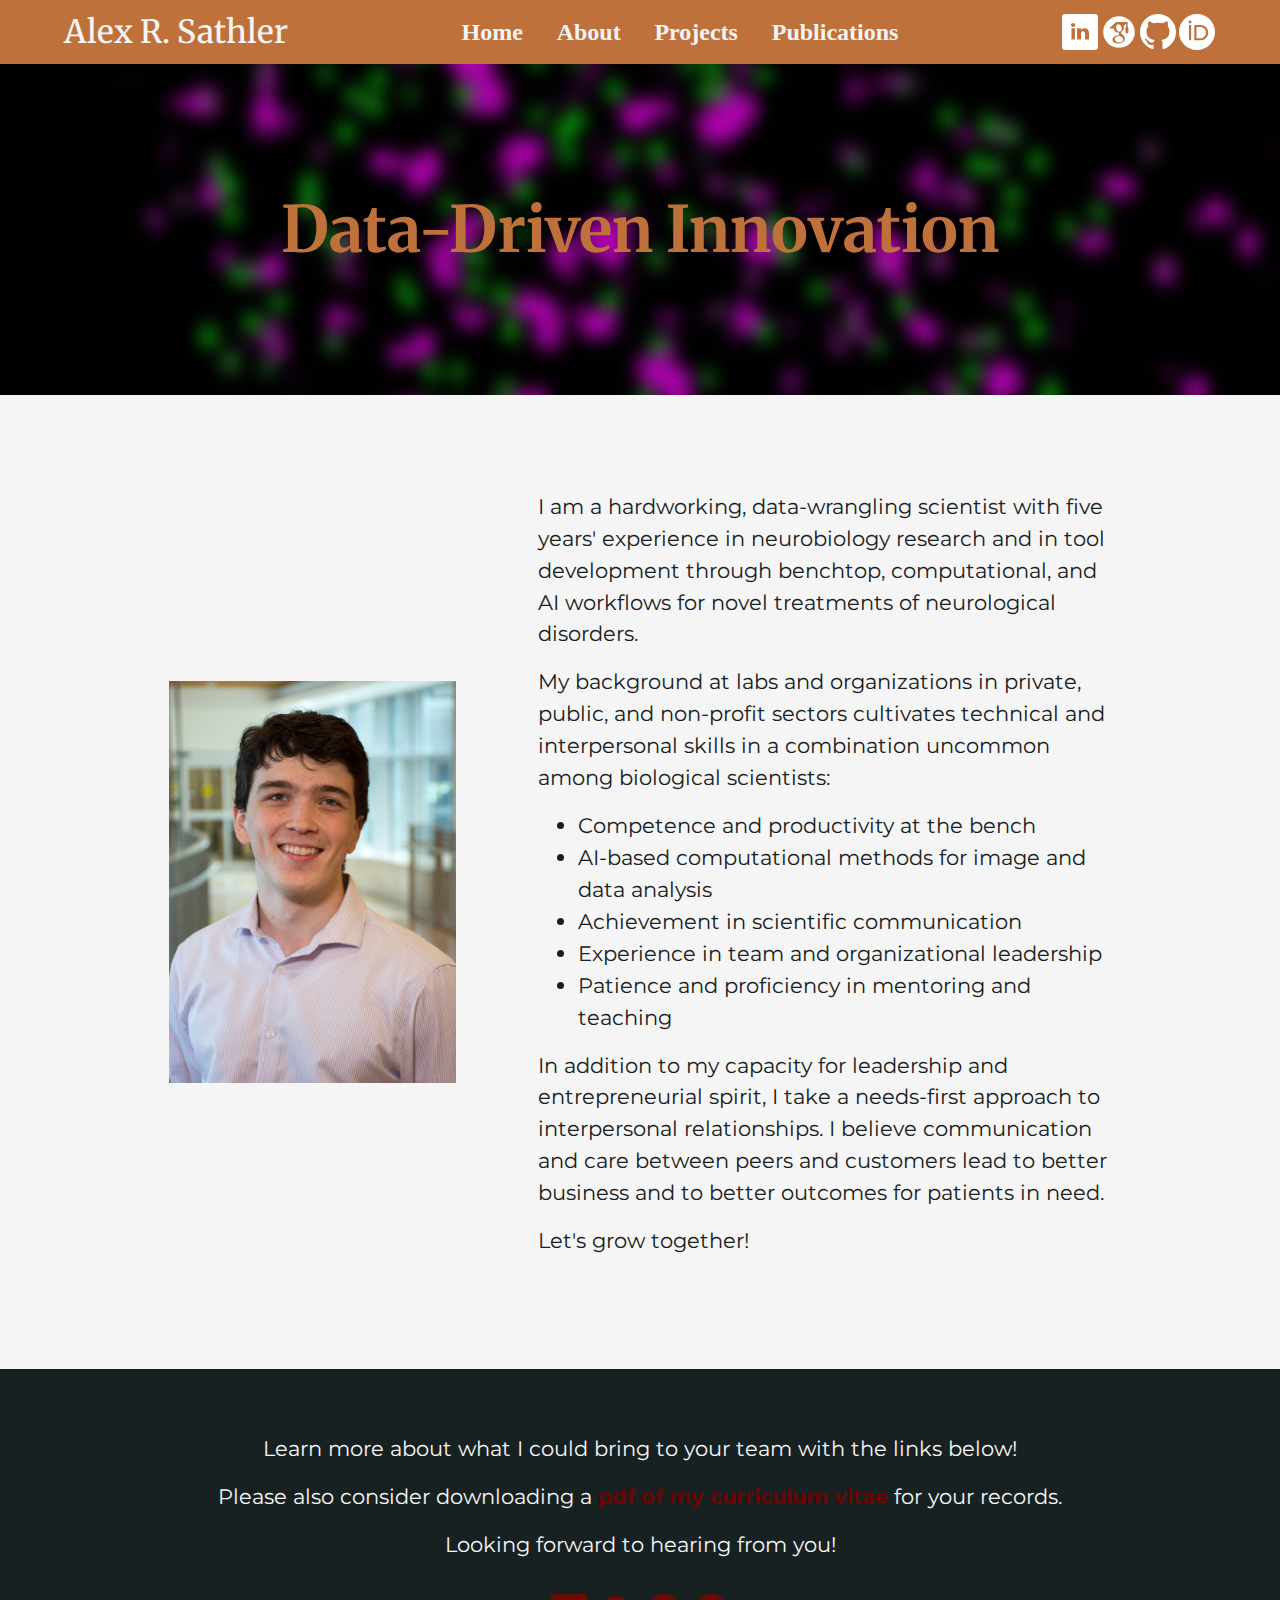
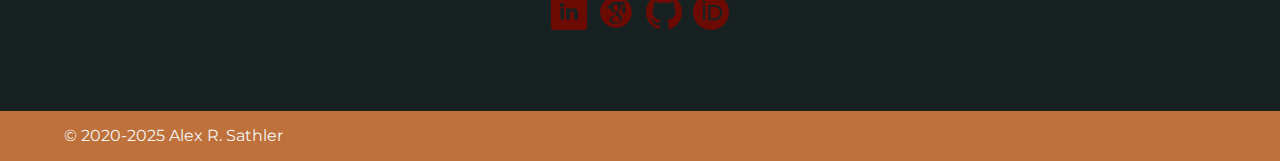
==== index.html @ 2ed25c31 "added svg icons for socials" ====
<!DOCTYPE html>
<html lang="en">
    <head>
        <meta charset="UTF-8">
        <meta name="description" content="Alex R. Sathler - Data-Driven Innovation">
        <meta name="keywords" content="Data Science, Bioinformatics, Machine Learning, Neurological Disease, Computer Vision">
        <meta name="viewport" content="width=device-width, initial-scale=1.0">
        <link href="https://fonts.googleapis.com/css2?family=Montserrat:wght@400;700&family=Merriweather:wght@400;700&display=swap" rel="stylesheet">
        <link href="https://stackpath.bootstrapcdn.com/bootstrap/4.5.2/css/bootstrap.min.css" rel="stylesheet">
        <link rel="apple-touch-icon" sizes="180x180" href="apple-touch-icon.png">
        <link rel="icon" type="image/png" sizes="32x32" href="favicon-32x32.png">
        <link rel="icon" type="image/png" sizes="16x16" href="favicon-16x16.png">
        <link rel="manifest" href="site.webmanifest">
        <link rel="mask-icon" href="safari-pinned-tab.svg" color="#5bbad5">
        <link rel="stylesheet" href="css/header.css">
        <link rel="stylesheet" href="css/index.css">
        <meta name="msapplication-TileColor" content="#da532c">
        <meta name="theme-color" content="#f5f5f5">
        <title>Alex R. Sathler</title>
    </head>

    <body>
        <!--HEADER SECTION-->
        <div class="section" id="header">
            <div class="headerBlock">
                <h1>Alex R. Sathler</h1>
            </div>
            <div class="headerBlock navigation">
                <nav aria-label="Main Navigation">
                    <ul class="headerBlock ul" id="headerMenu">
                        <li><a href="index.html">Home</a></li>
                        <li><a href="html/about.html">About</a></li>
                        <li><a href="html/projects.html">Projects</a></li>
                        <li><a href="html/publications.html">Publications</a></li>
                    </ul>
                </nav>
            </div>
            <div class="headerBlock social">
                <div class="socialImgContainer foot">
                    <a href="https://www.linkedin.com/in/alexsathler/" target="_blank">
                        <img class="socialIcon" src="docs/assets/social_media/linkedin-rounded-svgrepo-com.svg"></img>
                    </a>
                </div>
                <div class="socialImgContainer foot">
                    <a href="https://scholar.google.com/citations?hl=en&user=Ol7rmA4AAAAJ" target="_blank">
                        <img class="socialIcon" src="docs/assets/social_media/icons8-google-scholar-100.svg"></img>
                    </a>
                </div>
                <div class="socialImgContainer foot">
                    <a href="https://github.com/alexsath" target="_blank">
                        <img class="socialIcon" src="docs/assets/social_media/iconmonstr-github-1.svg"></img>
                    </a>
                </div>
                <div class="socialImgContainer foot">
                    <a href="https://orcid.org/0000-0002-6800-1208" target="_blank">
                        <img class="socialIcon" src="docs/assets/social_media/orcid-svgrepo-com.svg"></img>
                    </a>
                </div>
            </div>
        </div> <!--END HEADER SECTION-->
        
        <!--HEADLINE SECTION-->
        <div class="section", id="headline">
            <div class="headlinePadder"></div>
            <div class="headlineBlock">
                <h1>Data-Driven Innovation</h1>
            </div>
            <div class="headlinePadder"></div>
        </div>

        <!--BIO SECTION-->
        <div class="section" id="bio">
            <div class="bioColumn">
                <div class="bioPadder"></div> 
                <div class="bioBlock" id="bb1">
                    <div class="image">
                        <img id="headshot" src="docs/assets/ars_headshot.jpg"></img>
                    </div>
                    <div class="text">
                        <p>
                            I am a hardworking, data-wrangling scientist with five years' experience 
                            in neurobiology research and in tool development through benchtop,
                            computational, and AI workflows for novel treatments of 
                            neurological disorders.
                        </p>
                        <p>
                            My background at labs and organizations in private, public, and non-profit sectors
                            cultivates technical and interpersonal skills in a combination uncommon 
                            among biological scientists:
                        </p>
                        <ul>
                            <li>Competence and productivity at the bench</li>
                            <li>AI-based computational methods for image and data analysis</li>
                            <li>Achievement in scientific communication</li>
                            <li>Experience in team and organizational leadership</li>
                            <li>Patience and proficiency in mentoring and teaching</li>
                        </ul>
                        <p>
                            In addition to my capacity for leadership and entrepreneurial spirit, 
                            I take a needs-first approach to interpersonal relationships. 
                            I believe communication and care between peers and customers lead to better 
                            business and to better outcomes for patients in need.
                        </p>
                        <p>Let's grow together!</p>
                    </div>
                </div>             
                <div class="bioPadder"></div>
            </div>
        </div>

        <!--FOOTER SECTION-->
        <div class="section" id="footerSection">
            <div class="footerBlock">
                <p>Learn more about what I could bring to your team with the links below!</p>
                <p>
                    Please also consider downloading a <a href="docs/files/ars_resume.pdf" target="_blank">
                    pdf of my curriculum vitae</a> for your records.
                </p>
                <p>Looking forward to hearing from you!</p>
            </div>

            <!--FOOTER LINKS-->
            <div class="footerBlock socials">
                <div class="socialImgContainer foot">
                    <a href="https://www.linkedin.com/in/alexsathler/" target="_blank">
                        <img class="socialIcon foot" src="docs/assets/social_media/linkedin-rounded-svgrepo-com.svg"></img>
                    </a>
                </div>
                <div class="socialImgContainer foot">
                    <a href="https://scholar.google.com/citations?hl=en&user=Ol7rmA4AAAAJ" target="_blank">
                        <img class="socialIcon foot" src="docs/assets/social_media/icons8-google-scholar-100.svg"></img>
                    </a>
                </div>
                <div class="socialImgContainer foot">
                    <a href="https://github.com/alexsath" target="_blank">
                        <img class="socialIcon foot" src="docs/assets/social_media/iconmonstr-github-1.svg"></img>
                    </a>
                </div>
                <div class="socialImgContainer foot">
                    <a href="https://orcid.org/0000-0002-6800-1208" target="_blank">
                        <img class="socialIcon foot" src="docs/assets/social_media/orcid-svgrepo-com.svg"></img>
                    </a>
                </div>
            </div> <!--END FOOTER LINKS-->
        </div> <!--END FOOTER SECTION-->

    </body> <!--END BODY-->

    <footer>
        <div class="section" id="footer">
            <div class="footerBlock">
                <p>&copy; 2020-2025 Alex R. Sathler</p>
            </div>
        </div>
    </footer>

</html>
---- css/header.css ----
/* -------------- */
/* HEADER SECTION */
/* -------------- */

/* Colors */
:root {
    --primary-color: #BE713B; 
    --secondary-color: #6B0504;
    --accent-color: #26547C;
    --background-color: #F5F5F5;
    --text-color: #172121;
}

/* Dynamic Buttons */
.button {
    transition: background-color 0.3s ease;
}

.button:hover {
    background-color: var(--secondary-color);
}

#header {
    padding: 1% 5% 1% 5%;
    display: flex;
    align-items: center;
    justify-content: space-between;
    background-color: var(--primary-color);
    color: var(--background-color);
    z-index: 2;
}

#header h1 {
    color: var(--background-color);
    margin: 0;
    padding: 0;
    font-size: 2em;
}

.headerBlock {
    flex: 1 1 auto;
    align-items: center;
}

.headerBlock.social {
    display: flex;
    justify-content: flex-end;
}

.headerBlock.navigation {
    align-items: center;
}

#header nav {
    align-items: center;
}

#headerMenu {
    display: flex;
}

.headerBlock.ul {
    justify-content: space-evenly;
    width: 100%;
    padding: 0;
    margin: 0;
}

#headerMenu li {
    list-style-type: none;
    font-family: "Merriwether", serif;
    color: var(--background-color);
    padding-left: 2%;
    padding-right: 2%;
    font-size: 1.5em;
    font-weight: bold;
}

#headerMenu a {
    text-decoration: none;
    color: var(--background-color);
    display: block;
}

#headerMenu li:hover {
    color: var(--primary-color);
    background-color: var(--background-color);
    border-radius: 5px;
}

#headerMenu li:hover a {
    color: var(--primary-color);
}

.socialImgContainer.head {
    padding-left: 3%;
    padding-right: 3%;
}

.socialIcon {
    filter: invert(1);
}

/* Media queries for responsive resizing */
@media (min-width: 576px) {
    .socialIcon {
        width: 18px;
        height: 18px;
    }
}

@media (min-width: 768px) {
    .socialIcon {
        width: 24px;
        height: 24px;
    }
}

@media (min-width: 992px) {
    .socialIcon {
        width: 30px;
        height: 30px;
    }
}

@media (min-width: 1200px) {
    .socialIcon {
        width: 36px;
        height: 36px;
    }
}

#footer {
    padding: 1% 5% 1% 5%;
    display: flex;
    align-items: center;
    background-color: var(--primary-color);
    z-index: 2;
}

#footer p {
    color: var(--background-color);
    align-self: center;
    margin: 0;
    padding: 0;
    font-size: 1em;
}
---- css/index.css ----
/* Colors */
:root {
    --primary-color: #BE713B; 
    --secondary-color: #6B0504;
    --accent-color: #26547C;
    --background-color: #F5F5F5;
    --text-color: #172121;
}

body {
    background-color: var(--background-color);
    color: var(--text-color);
}

h1, h2, .accented, a {
    color: var(--primary-color);
}

p, li {
    color: var(--text-color);
}

body {
    font-size: 1em;
    left: 0px;
    top: 0px;   
    margin-top: 0px;
    margin-bottom: 0px;
    margin-left: 0px;
    margin-right: 0px;
}

h1, h2, h3, h4, h5, h6 {
    font-size: 2em;
    font-family: 'Merriweather', serif;
    color: var(--text-color);
}

p {
    font-family: 'Montserrat', sans-serif;
    color: var(--text-color);
}

li {
    font-family: 'Montserrat', sans-serif;
    color: var(--text-color); 
}



/* ------------ */
/* HEADLINE TEXT */
/* ------------ */

#headline {
    background: 
        linear-gradient(
            rgba(0, 0, 0, 0.3), 
            rgba(0, 0, 0, 0.3)
        ),
        url(../docs/assets/classification_blurred.jpg);
    background-repeat: repeat;
    background-size: cover;
    background-position: center;
}

.headlinePadder {
    position: relative;
    display: inline-block;
}

@media screen and (min-height: 576px) {
    .headlinePadder {
        height: 80px;
    }
}

@media screen and (min-height: 768px) {
    .headlinePadder {
        height: 120px;
    }
}

@media screen and (min-height: 992px) {
    .headlinePadder {
        height: 160px;
    }
}

#headline h1 {
    font-size: 4em;
    font-weight: bold;
    max-width: 100%;
    text-align: center;
    margin: 0;
    padding: 0;
    color: var(--primary-color);
}

/* ----------- */
/* BIO SECTION */
/* ----------- */

#bio {
    display: flex;
    flex-direction: column;
    align-items: center;
    padding-top: 7.5%;
    padding-bottom: 7.5%;
}

.bioColumn {
    display: flex;
    align-items: center;
}

.bioPadder {
    position: relative;
    display: inline-block;
    flex-basis: 10%;
}

.bioBlock {
    position: relative;
    align-items: center;
    flex-basis: 80%;
    display: flex;
    height: 100%;
    z-index: 1;
}

.image {
    padding-left: 4%;
    padding-right: 4%;
    flex: 1
}

.text {
    padding-left: 4%;
    padding-right: 4%;
    flex: 2
}

.text > * {
    font-size: 1.33em;
}

#headshot {
    align-self: center;
    width: 100%;
    z-index: 1; 
}

/* ------------- */
/* FOOTER SECTION */
/* ------------- */

#footerSection {
    background-color: var(--text-color);
    padding: 5% 5% 5% 5%;
    font-size: 1.33em;
    display: flex;
    flex-direction: column;
}

#footerSection p {
    color: var(--background-color);
}

#footerSection a {
    color: var(--secondary-color);
    font-weight: bold;
}

#footerSection .accented {
    color: var(--secondary-color);
}

.footerBlock {
    display: flex;
    flex-direction: column;
    align-items: center;
}

.socialImgContainer.foot {
    padding-left: 0.5%;
    padding-right: 0.5%;
}

.footerBlock.socials {
    padding-top: 1.5%;
    padding-bottom: 1.5%;
    display: flex;
    flex-direction: row;
    justify-content: center;
    align-items: center;
}

.socialIcon.foot {
    filter: invert(11%) sepia(32%) saturate(6193%) hue-rotate(348deg) brightness(98%) contrast(109%);
}
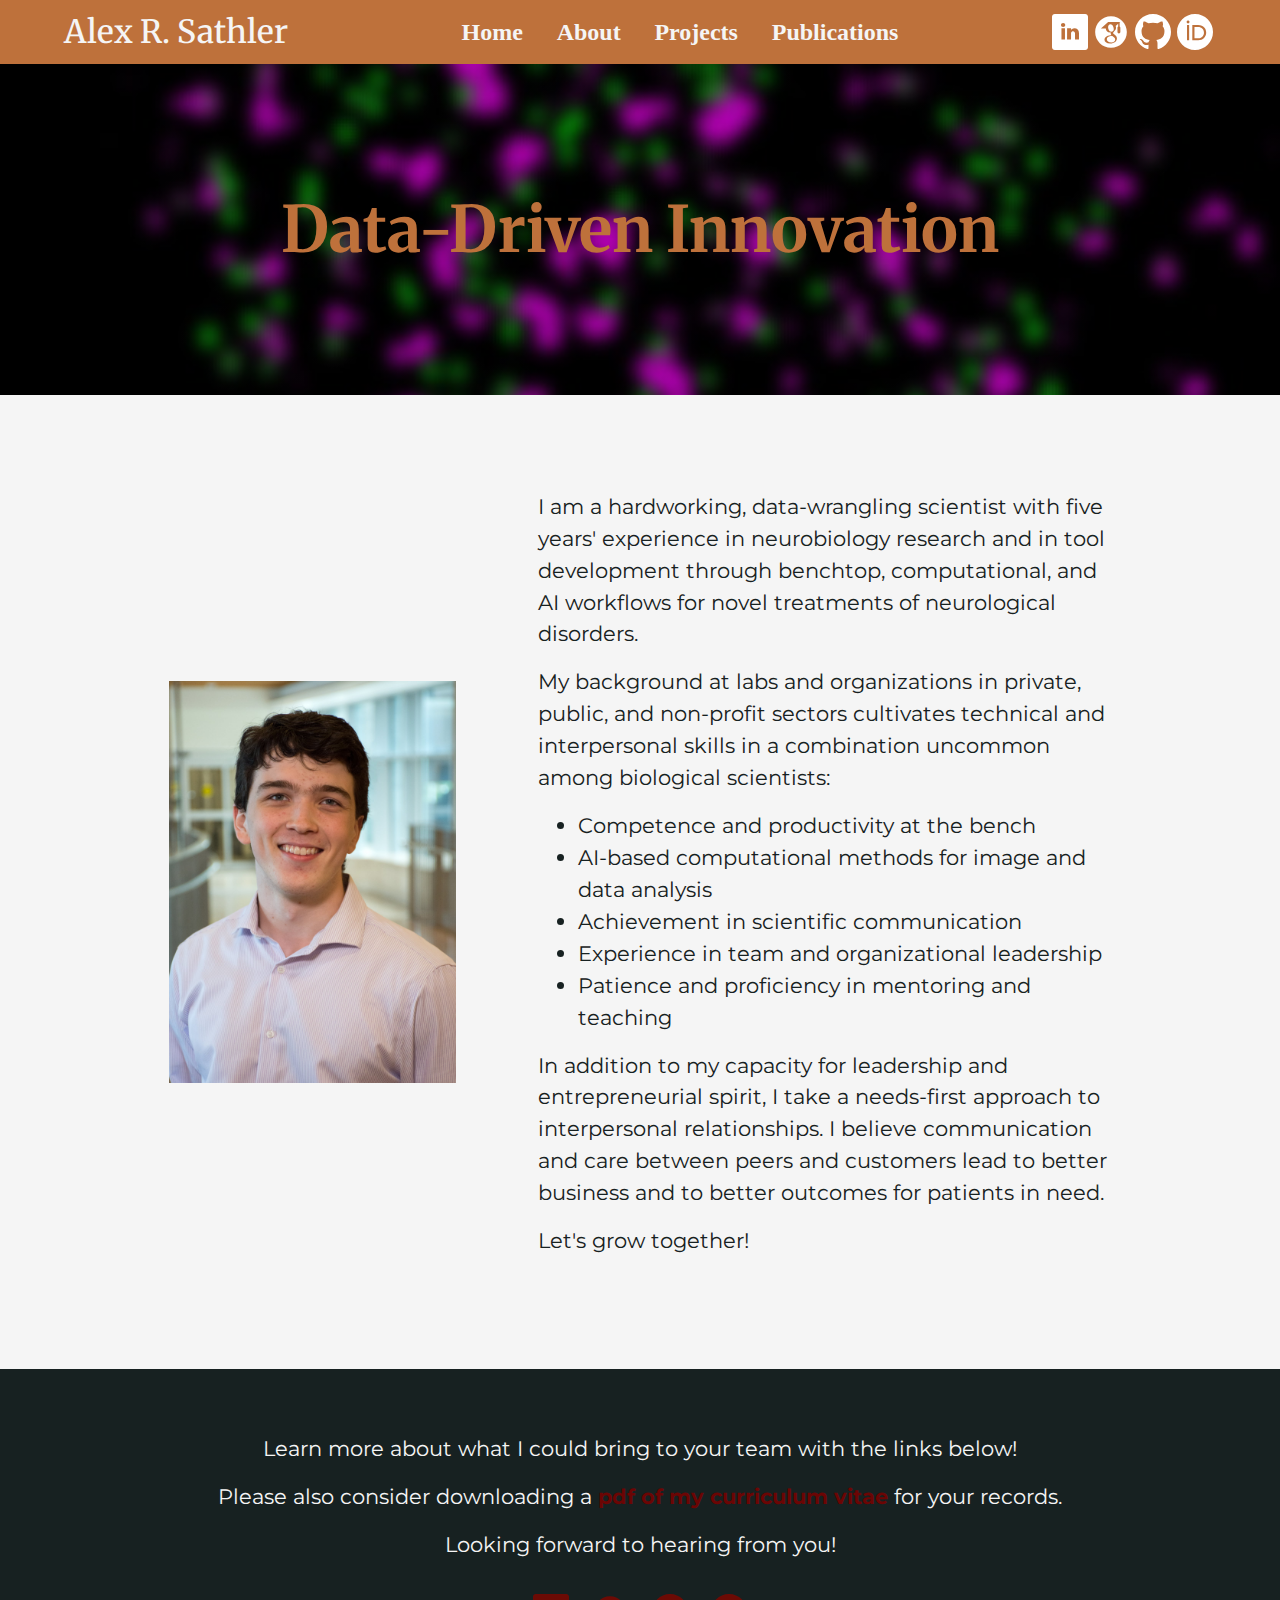
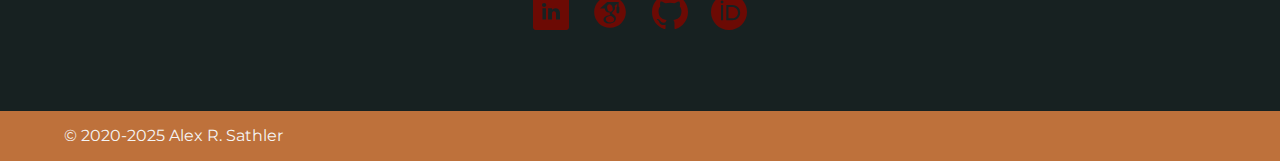
==== commit 740d6ea1: "updated keywords" ====
--- a/index.html
+++ b/index.html
@@ -3,7 +3,7 @@
     <head>
         <meta charset="UTF-8">
         <meta name="description" content="Alex R. Sathler - Data-Driven Innovation">
-        <meta name="keywords" content="Data Science, Bioinformatics, Machine Learning, Neurological Disease, Computer Vision">
+        <meta name="keywords" content="Data Science, Bioinformatics, Machine Learning, Neurological Disease, Computer Vision, Alexandre Sathler">
         <meta name="viewport" content="width=device-width, initial-scale=1.0">
         <link href="https://fonts.googleapis.com/css2?family=Montserrat:wght@400;700&family=Merriweather:wght@400;700&display=swap" rel="stylesheet">
         <link href="https://stackpath.bootstrapcdn.com/bootstrap/4.5.2/css/bootstrap.min.css" rel="stylesheet">
--- a/css/header.css
+++ b/css/header.css
@@ -92,9 +92,9 @@
     color: var(--primary-color);
 }
 
-.socialImgContainer.head {
-    padding-left: 3%;
-    padding-right: 3%;
+.socialImgContainer {
+    padding-left: 1%;
+    padding-right: 1%;
 }
 
 .socialIcon {
--- a/css/index.css
+++ b/css/index.css
@@ -182,11 +182,6 @@
     align-items: center;
 }
 
-.socialImgContainer.foot {
-    padding-left: 0.5%;
-    padding-right: 0.5%;
-}
-
 .footerBlock.socials {
     padding-top: 1.5%;
     padding-bottom: 1.5%;
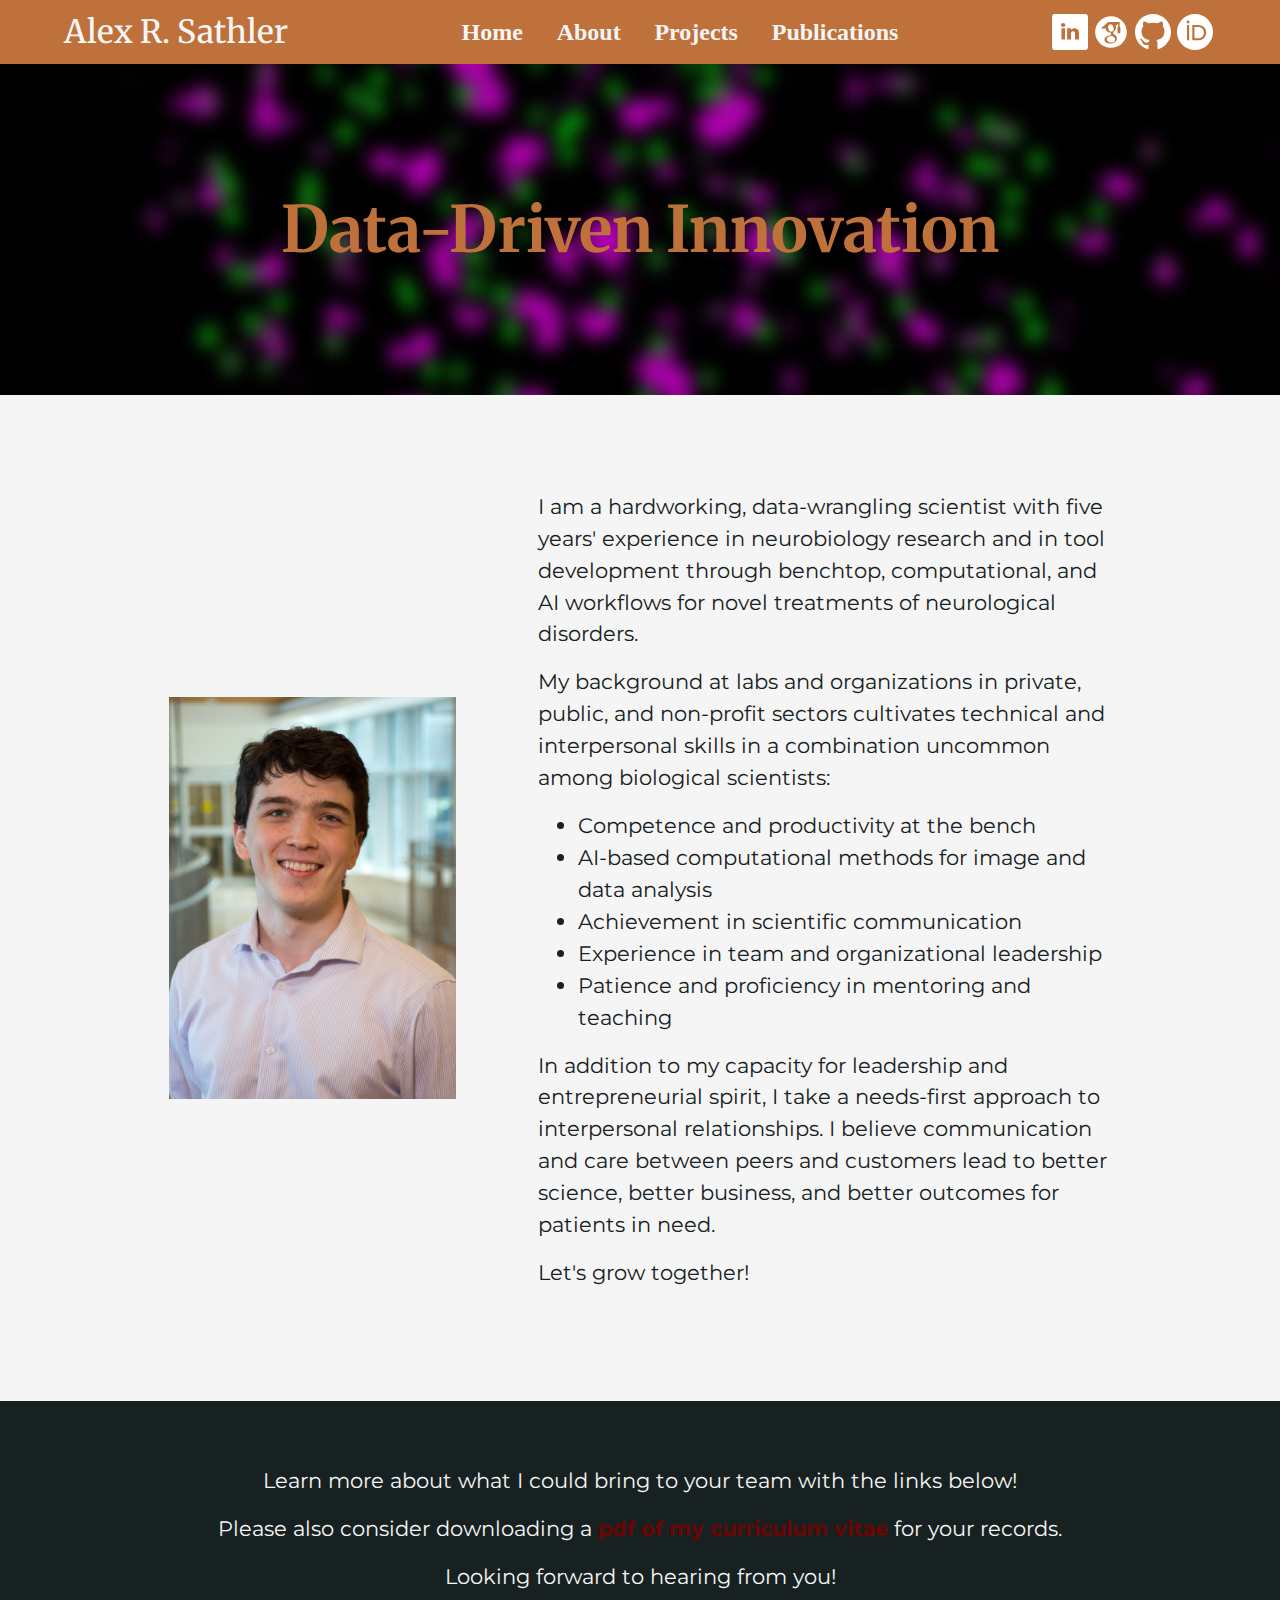
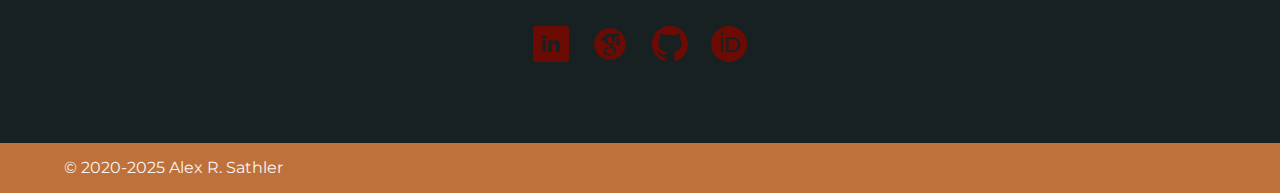
==== commit 2663d6da: "updated 'better' statements" ====
--- a/index.html
+++ b/index.html
@@ -99,7 +99,7 @@
                             In addition to my capacity for leadership and entrepreneurial spirit, 
                             I take a needs-first approach to interpersonal relationships. 
                             I believe communication and care between peers and customers lead to better 
-                            business and to better outcomes for patients in need.
+                            science, better business, and better outcomes for patients in need.
                         </p>
                         <p>Let's grow together!</p>
                     </div>
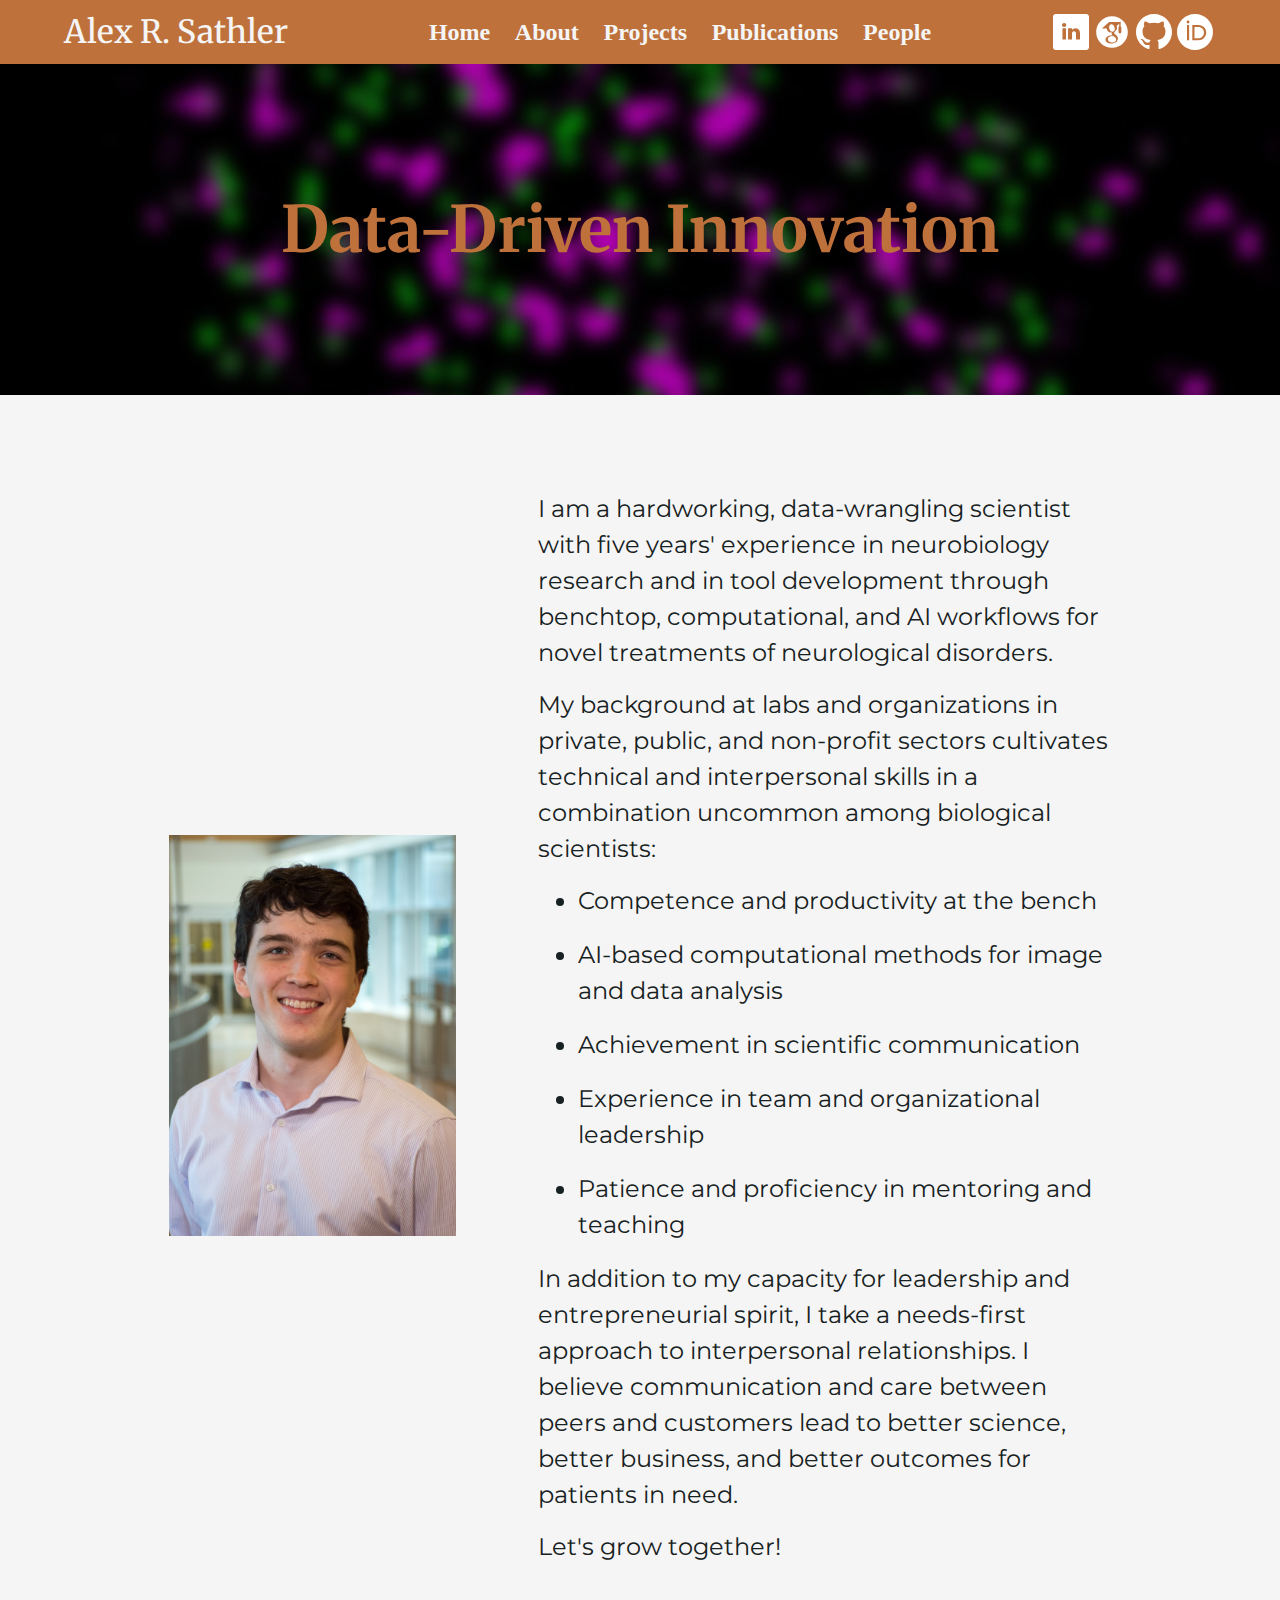
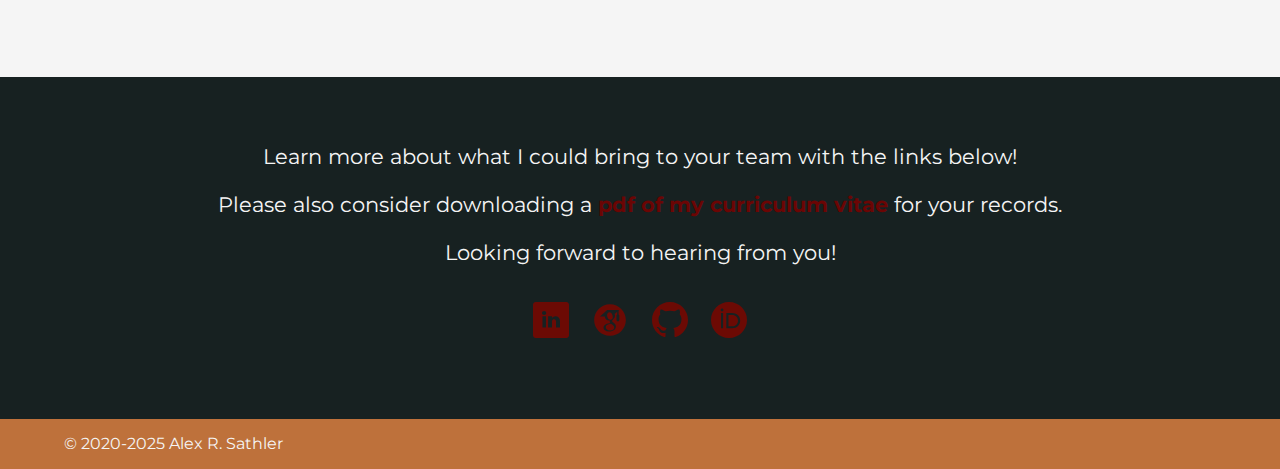
==== commit ef318b4e: "added 'people' page. cleaning up CSS" ====
--- a/index.html
+++ b/index.html
@@ -32,6 +32,7 @@
                         <li><a href="html/about.html">About</a></li>
                         <li><a href="html/projects.html">Projects</a></li>
                         <li><a href="html/publications.html">Publications</a></li>
+                        <li><a href="html/people.html">People</a></li>
                     </ul>
                 </nav>
             </div>
@@ -113,7 +114,7 @@
             <div class="footerBlock">
                 <p>Learn more about what I could bring to your team with the links below!</p>
                 <p>
-                    Please also consider downloading a <a href="docs/files/ars_resume.pdf" target="_blank">
+                    Please also consider downloading a <a href="docs/files/ARS_24-11-23_CV.pdf" target="_blank">
                     pdf of my curriculum vitae</a> for your records.
                 </p>
                 <p>Looking forward to hearing from you!</p>
--- a/css/header.css
+++ b/css/header.css
@@ -1,5 +1,5 @@
 /* -------------- */
-/* HEADER SECTION */
+/* FOR ALL FILES */
 /* -------------- */
 
 /* Colors */
@@ -11,6 +11,45 @@
     --text-color: #172121;
 }
 
+h1, h2, .accented, a {
+    color: var(--primary-color);
+}
+
+p, li {
+    color: var(--text-color);
+}
+
+body {
+    font-size: 1em;
+    left: 0px;
+    top: 0px;   
+    margin-top: 0px;
+    margin-bottom: 0px;
+    margin-left: 0px;
+    margin-right: 0px;
+}
+
+h1, h2, h3, h4, h5, h6 {
+    font-size: 2em;
+    font-family: 'Merriweather', serif;
+    color: var(--text-color);
+}
+
+p {
+    font-family: 'Montserrat', sans-serif;
+    color: var(--text-color);
+}
+
+li {
+    font-family: 'Montserrat', sans-serif;
+    color: var(--text-color); 
+}
+
+
+/* -------------- */
+/* HEADER SECTION */
+/* -------------- */
+
 /* Dynamic Buttons */
 .button {
     transition: background-color 0.3s ease;
@@ -23,6 +62,7 @@
 #header {
     padding: 1% 5% 1% 5%;
     display: flex;
+    flex-wrap: wrap;
     align-items: center;
     justify-content: space-between;
     background-color: var(--primary-color);
@@ -44,6 +84,7 @@
 
 .headerBlock.social {
     display: flex;
+    flex-wrap: wrap;
     justify-content: flex-end;
 }
 
@@ -57,6 +98,7 @@
 
 #headerMenu {
     display: flex;
+    flex-wrap: wrap;
 }
 
 .headerBlock.ul {
@@ -74,6 +116,7 @@
     padding-right: 2%;
     font-size: 1.5em;
     font-weight: bold;
+    margin: 0;
 }
 
 #headerMenu a {
@@ -102,6 +145,13 @@
 }
 
 /* Media queries for responsive resizing */
+@media (min-width: 1px) {
+    .socialIcon {
+        width: 12px;
+        height: 12px;
+    }
+}
+
 @media (min-width: 576px) {
     .socialIcon {
         width: 18px;
@@ -144,4 +194,30 @@
     margin: 0;
     padding: 0;
     font-size: 1em;
+}
+
+/* -------------- */
+/* ALL CONTENT    */
+/* -------------- */
+
+#content {
+    padding-top: 5%;
+    padding-bottom: 5%;
+    display: flex;
+}
+
+#content h2 {
+    font-size: 2.5em;
+    padding-bottom: 2.5%;
+    margin-bottom: 0;
+    font-family: 'Merriweather', serif;
+    text-align: center;
+    color: var(--primary-color);
+}
+
+#content p, li, td {
+    font-size: 1.25em;
+    margin-bottom: 0.75em;
+    font-family: 'Montserrat', sans-serif;
+    color: var(--text-color);
 }--- a/css/index.css
+++ b/css/index.css
@@ -11,42 +11,6 @@
     background-color: var(--background-color);
     color: var(--text-color);
 }
-
-h1, h2, .accented, a {
-    color: var(--primary-color);
-}
-
-p, li {
-    color: var(--text-color);
-}
-
-body {
-    font-size: 1em;
-    left: 0px;
-    top: 0px;   
-    margin-top: 0px;
-    margin-bottom: 0px;
-    margin-left: 0px;
-    margin-right: 0px;
-}
-
-h1, h2, h3, h4, h5, h6 {
-    font-size: 2em;
-    font-family: 'Merriweather', serif;
-    color: var(--text-color);
-}
-
-p {
-    font-family: 'Montserrat', sans-serif;
-    color: var(--text-color);
-}
-
-li {
-    font-family: 'Montserrat', sans-serif;
-    color: var(--text-color); 
-}
-
-
 
 /* ------------ */
 /* HEADLINE TEXT */
@@ -141,8 +105,8 @@
     flex: 2
 }
 
-.text > * {
-    font-size: 1.33em;
+.text p, li {
+    font-size: 1.5em;
 }
 
 #headshot {
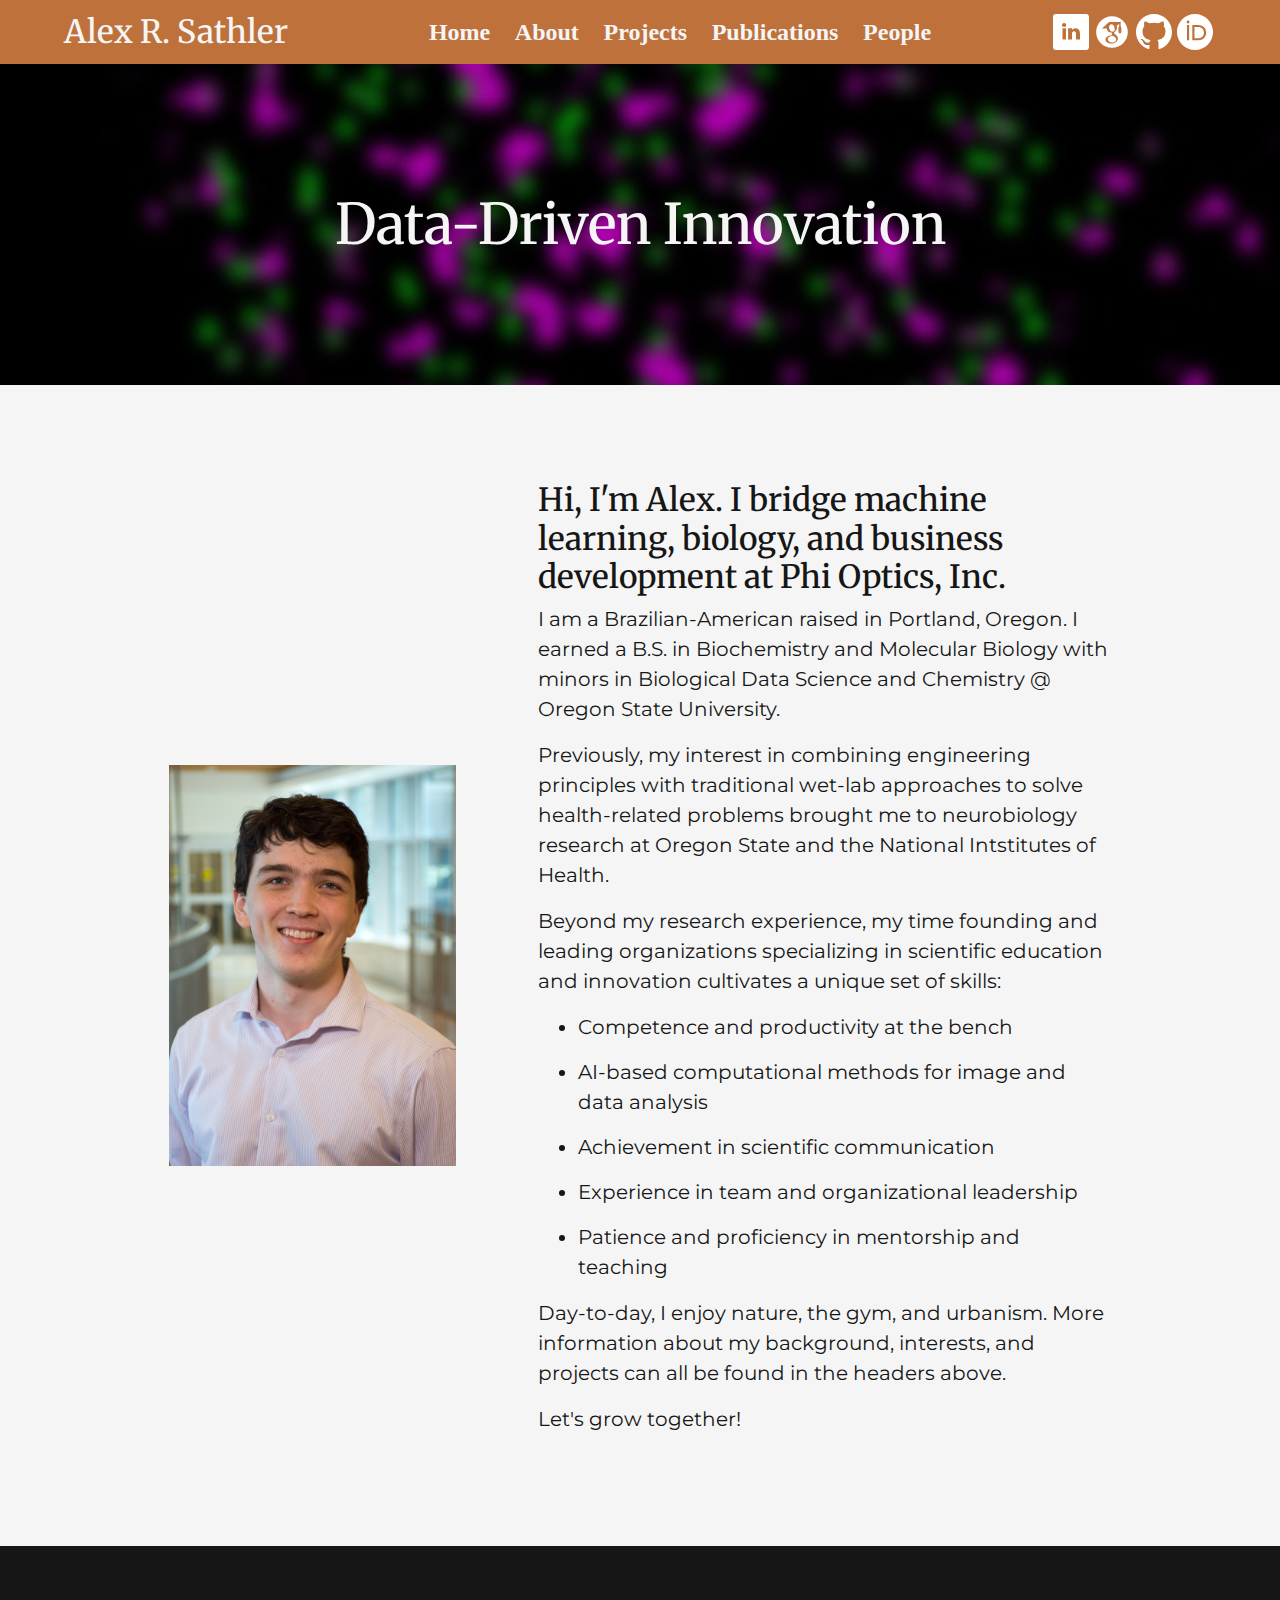
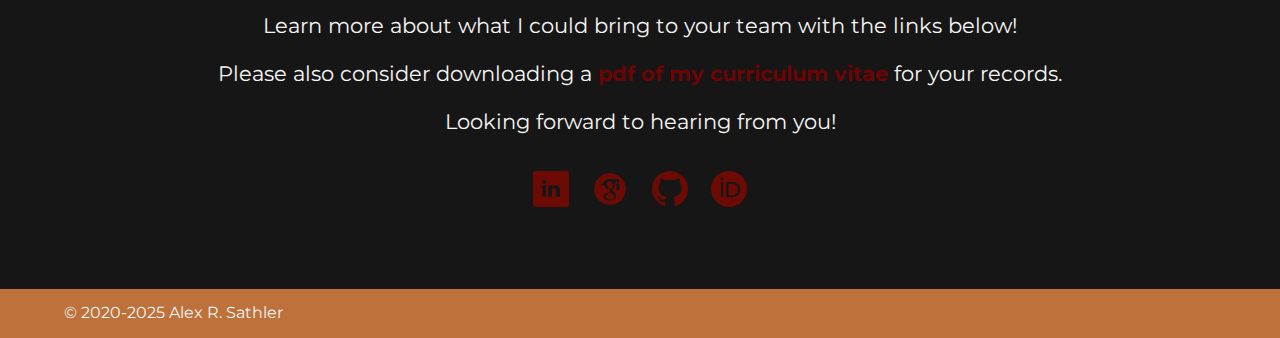
==== commit ee63781e: "updated home and started projects section" ====
--- a/index.html
+++ b/index.html
@@ -78,29 +78,34 @@
                         <img id="headshot" src="docs/assets/ars_headshot.jpg"></img>
                     </div>
                     <div class="text">
+                        <h3>
+                            Hi, I'm Alex. I bridge machine learning, biology, and business
+                            development at Phi Optics, Inc.
+                        </h3>
                         <p>
-                            I am a hardworking, data-wrangling scientist with five years' experience 
-                            in neurobiology research and in tool development through benchtop,
-                            computational, and AI workflows for novel treatments of 
-                            neurological disorders.
+                            I am a Brazilian-American raised in Portland, Oregon. I earned a B.S. in
+                            Biochemistry and Molecular Biology with minors in Biological Data Science
+                            and Chemistry @ Oregon State University.
                         </p>
                         <p>
-                            My background at labs and organizations in private, public, and non-profit sectors
-                            cultivates technical and interpersonal skills in a combination uncommon 
-                            among biological scientists:
+                            Previously, my interest in combining engineering principles
+                            with traditional wet-lab approaches to solve health-related problems brought me
+                            to neurobiology research at Oregon State and the National Intstitutes of Health.  
+                        </p>
+                        <p>
+                            Beyond my research experience, my time founding and leading organizations specializing
+                            in scientific education and innovation cultivates a unique set of skills:
                         </p>
                         <ul>
                             <li>Competence and productivity at the bench</li>
                             <li>AI-based computational methods for image and data analysis</li>
                             <li>Achievement in scientific communication</li>
                             <li>Experience in team and organizational leadership</li>
-                            <li>Patience and proficiency in mentoring and teaching</li>
+                            <li>Patience and proficiency in mentorship and teaching</li>
                         </ul>
                         <p>
-                            In addition to my capacity for leadership and entrepreneurial spirit, 
-                            I take a needs-first approach to interpersonal relationships. 
-                            I believe communication and care between peers and customers lead to better 
-                            science, better business, and better outcomes for patients in need.
+                            Day-to-day, I enjoy nature, the gym, and urbanism. More information about my background,
+                            interests, and projects can all be found in the headers above.
                         </p>
                         <p>Let's grow together!</p>
                     </div>
--- a/css/header.css
+++ b/css/header.css
@@ -8,7 +8,7 @@
     --secondary-color: #6B0504;
     --accent-color: #26547C;
     --background-color: #F5F5F5;
-    --text-color: #172121;
+    --text-color: #161616;
 }
 
 h1, h2, .accented, a {
--- a/css/index.css
+++ b/css/index.css
@@ -4,7 +4,7 @@
     --secondary-color: #6B0504;
     --accent-color: #26547C;
     --background-color: #F5F5F5;
-    --text-color: #172121;
+    --text-color: #161616;
 }
 
 body {
@@ -52,13 +52,12 @@
 }
 
 #headline h1 {
-    font-size: 4em;
-    font-weight: bold;
+    font-size: 3.5em;
     max-width: 100%;
     text-align: center;
     margin: 0;
     padding: 0;
-    color: var(--primary-color);
+    color: var(--background-color);
 }
 
 /* ----------- */
@@ -106,7 +105,7 @@
 }
 
 .text p, li {
-    font-size: 1.5em;
+    font-size: 1.25em;
 }
 
 #headshot {
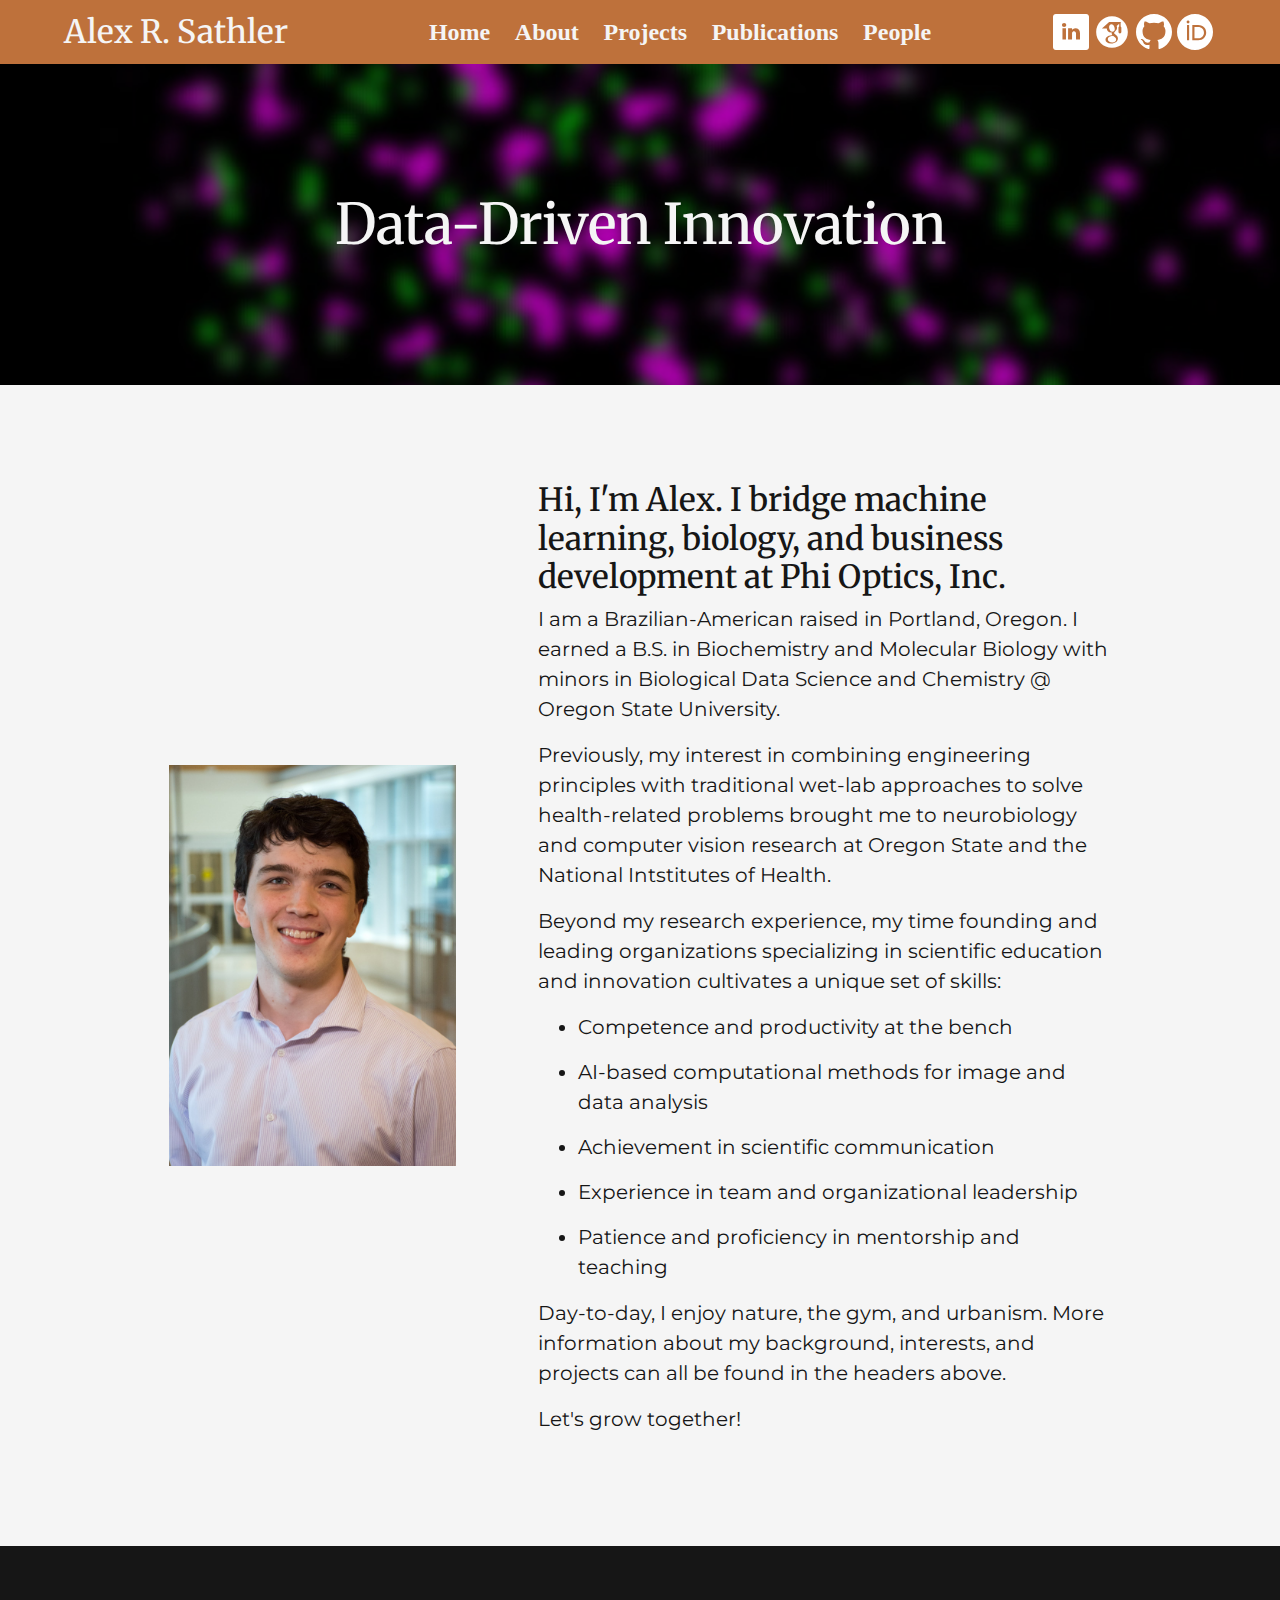
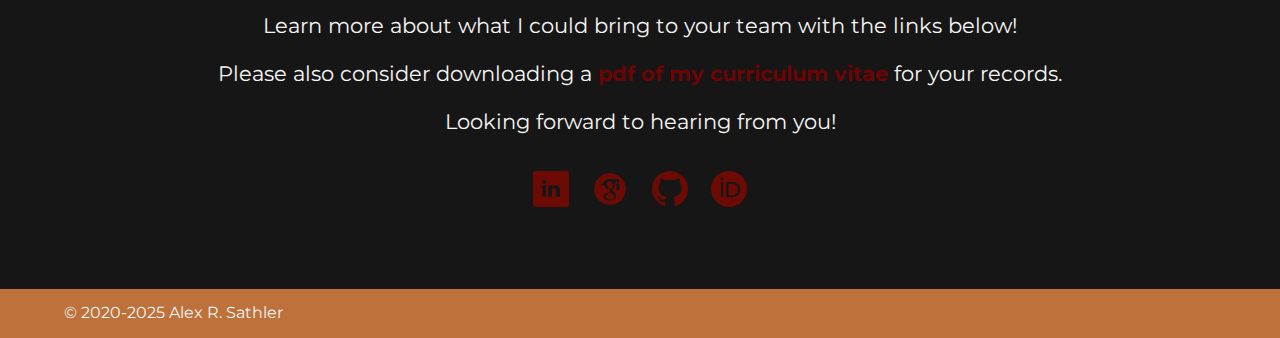
==== commit 01d69acb: "added comp vis to home" ====
--- a/index.html
+++ b/index.html
@@ -90,7 +90,8 @@
                         <p>
                             Previously, my interest in combining engineering principles
                             with traditional wet-lab approaches to solve health-related problems brought me
-                            to neurobiology research at Oregon State and the National Intstitutes of Health.  
+                            to neurobiology and computer vision research at Oregon State and the National 
+                            Intstitutes of Health.  
                         </p>
                         <p>
                             Beyond my research experience, my time founding and leading organizations specializing
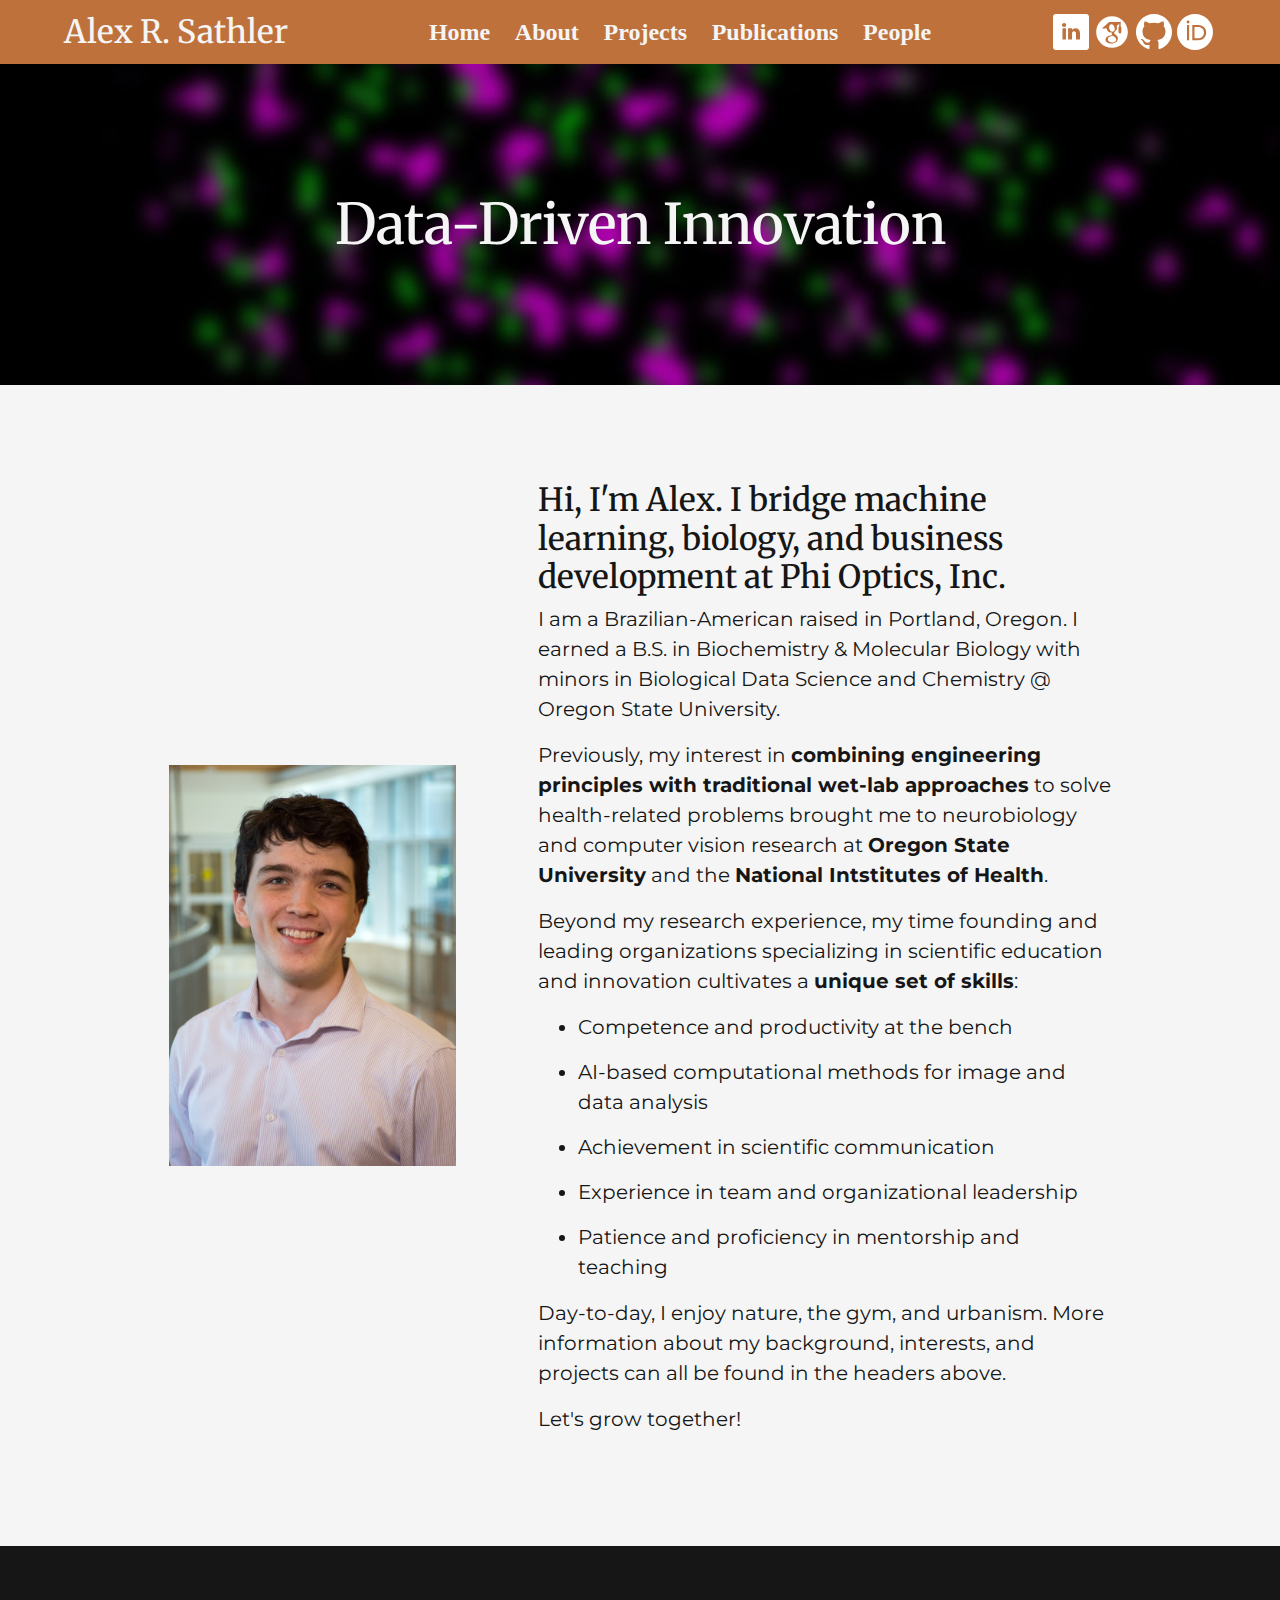
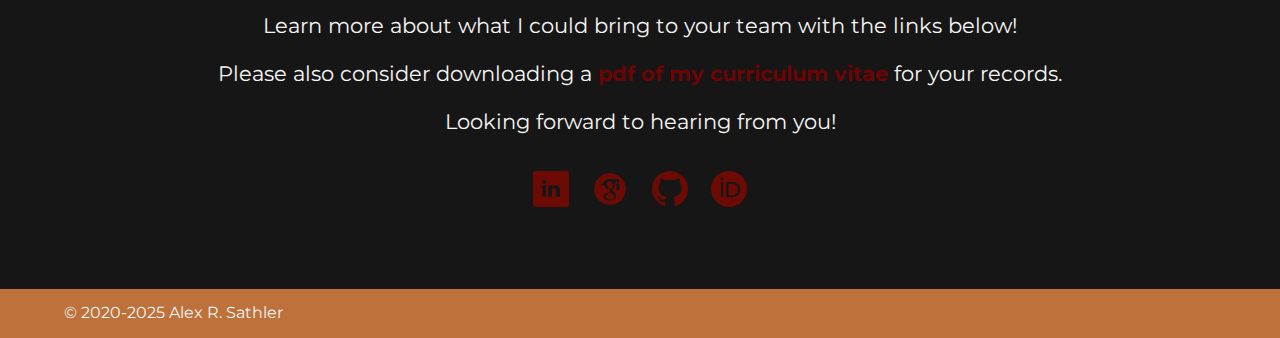
==== commit 5c56e80f: "added images to projects page" ====
--- a/index.html
+++ b/index.html
@@ -84,18 +84,18 @@
                         </h3>
                         <p>
                             I am a Brazilian-American raised in Portland, Oregon. I earned a B.S. in
-                            Biochemistry and Molecular Biology with minors in Biological Data Science
+                            Biochemistry &amp; Molecular Biology with minors in Biological Data Science
                             and Chemistry @ Oregon State University.
                         </p>
                         <p>
-                            Previously, my interest in combining engineering principles
-                            with traditional wet-lab approaches to solve health-related problems brought me
-                            to neurobiology and computer vision research at Oregon State and the National 
-                            Intstitutes of Health.  
+                            Previously, my interest in <strong>combining engineering principles
+                            with traditional wet-lab approaches</strong> to solve health-related problems brought me
+                            to neurobiology and computer vision research at <strong>Oregon State University</strong> 
+                            and the <strong>National Intstitutes of Health</strong>.  
                         </p>
                         <p>
                             Beyond my research experience, my time founding and leading organizations specializing
-                            in scientific education and innovation cultivates a unique set of skills:
+                            in scientific education and innovation cultivates a <strong>unique set of skills</strong>:
                         </p>
                         <ul>
                             <li>Competence and productivity at the bench</li>
